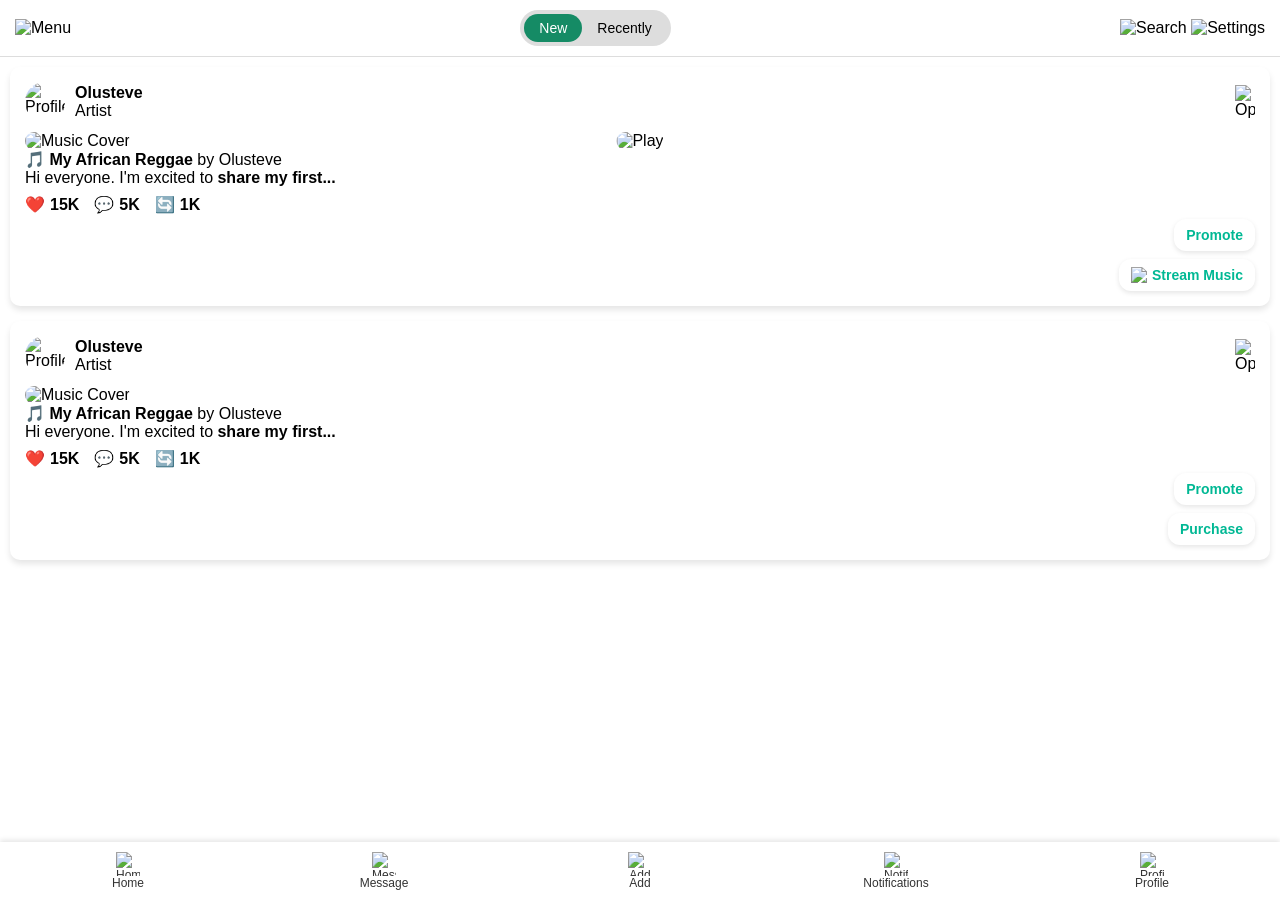
==== home page/index.html @ 55bc9ca2 "Add files via upload" ====
<!DOCTYPE html>
<html lang="en">

<head>
    <meta charset="UTF-8">
    <meta name="viewport" content="width=device-width, initial-scale=1.0">
    <title>ZUUM Home - Navbar</title>
    <style>
        * {
            margin: 0;
            padding: 0;
            box-sizing: border-box;
            font-family: Arial, sans-serif;
        }
        
        .navbar {
            display: flex;
            align-items: center;
            justify-content: space-between;
            padding: 10px 15px;
            background-color: #fff;
            border-bottom: 1px solid #ddd;
        }
        
        .nav-left img,
        .nav-right img {
            width: 24px;
            height: 24px;
            cursor: pointer;
        }
        
        .toggle-container {
            display: flex;
            background: #ddd;
            border-radius: 20px;
            padding: 4px;
        }
        
        .toggle-btn {
            padding: 6px 15px;
            border-radius: 15px;
            font-size: 14px;
            cursor: pointer;
            transition: background 0.3s, color 0.3s;
        }
        
        .active {
            background: #158b65;
            color: #fff;
        }
        /* Sidebar Styles */
        
        .sidebar {
            position: fixed;
            top: 0;
            left: -100%;
            /* Start off-screen */
            width: 55%;
            /* Same width as Sidebar-Nav.html */
            height: 100%;
            background-color: white;
            box-shadow: 2px 0 10px rgba(0, 0, 0, 0.1);
            transition: 0.3s ease-in-out;
            padding: 20px;
            overflow-y: auto;
            z-index: 1000;
            /* Ensure sidebar is above other content */
        }
        
        .sidebar.active {
            left: 0;
            /* Slide in */
        }
        
        .sidebar img.logo {
            width: 120px;
            margin-bottom: 20px;
        }
        
        .menu-item {
            display: flex;
            align-items: center;
            gap: 10px;
            padding: 10px 0;
            font-size: 18px;
            color: black;
            text-decoration: none;
            font-weight: bold;
        }
        
        .menu-item img {
            width: 24px;
        }
        
        .menu-item:hover {
            color: #008066;
        }
        
        .logout-btn {
            background-color: #008066;
            color: white;
            border: none;
            padding: 10px;
            width: 100%;
            font-size: 16px;
            cursor: pointer;
            margin-top: 10px;
            border-radius: 5px;
        }
        
        .section-title {
            font-size: 14px;
            font-weight: bold;
            margin-top: 15px;
            color: #888;
        }
        
        .artist-list {
            display: flex;
            flex-direction: column;
            gap: 10px;
            margin-top: 10px;
            color: black;
        }
        
        .artist-item {
            display: flex;
            align-items: center;
            gap: 10px;
        }
        
        .artist-item img {
            width: 32px;
            height: 32px;
            border-radius: 50%;
        }
        
        .see-more {
            font-size: 14px;
            color: #008066;
            cursor: pointer;
            margin-top: 5px;
        }
        /* Overlay Styles */
        
        .overlay {
            position: fixed;
            top: 0;
            left: 0;
            width: 100%;
            height: 100%;
            background: rgba(0, 0, 0, 0.5);
            display: none;
            z-index: 999;
            /* Ensure overlay is below sidebar but above other content */
        }
        
        .overlay.active {
            display: block;
        }
        
        .feed {
            padding: 10px;
        }
        
        .post {
            background: white;
            border-radius: 10px;
            padding: 15px;
            box-shadow: 0px 4px 6px rgba(0, 0, 0, 0.1);
            margin-bottom: 15px;
        }
        
        .user-info {
            display: flex;
            align-items: center;
            gap: 10px;
        }
        
        .profile-pic {
            width: 40px;
            height: 40px;
            border-radius: 50%;
        }
        
        .menu-icon {
            margin-left: auto;
            width: 20px;
        }
        
        .post-media {
            position: relative;
            margin-top: 10px;
        }
        
        .post-media img {
            width: 100%;
            border-radius: 10px;
        }
        
        .play-overlay {
            position: absolute;
            top: 50%;
            left: 50%;
            transform: translate(-50%, -50%);
        }
        
        .post-actions {
            display: flex;
            gap: 15px;
            margin-top: 8px;
        }
        
        .post-actions .action {
            cursor: pointer;
            font-weight: bold;
            display: flex;
            align-items: center;
            gap: 5px;
            transition: transform 0.2s ease, color 0.2s ease;
        }
        
        .post-actions .action:hover {
            transform: scale(1.1);
            color: #00b894;
            /* Highlight on hover */
        }
        
        .post-actions .active {
            color: red;
            /* Change color when active */
        }
        
        .post-buttons {
            display: flex;
            flex-direction: column;
            /* Stacks buttons vertically */
            align-items: flex-end;
            /* Aligns buttons to the right */
            gap: 8px;
            /* Space between buttons */
            margin-top: 5px;
        }
        
        .post-buttons a {
            text-decoration: none;
            font-size: 14px;
            font-weight: bold;
            padding: 8px 12px;
            border-radius: 12px;
            cursor: pointer;
            display: flex;
            align-items: center;
            gap: 5px;
            box-shadow: 0 2px 5px rgba(0, 0, 0, 0.1);
        }
        
        .promote {
            background: white;
            border: 1px solid #ccc;
            color: #00b894;
            border: none;
        }
        
        .stream {
            background: white;
            color: #00b894;
        }
        
        .stream img {
            width: 16px;
            height: 16px;
        }
        
        .bottom-nav {
            position: fixed;
            bottom: 0;
            left: 0;
            width: 100%;
            background: #fff;
            display: flex;
            justify-content: space-around;
            padding: 10px 0;
            box-shadow: 0 -2px 5px rgba(0, 0, 0, 0.1);
        }
        
        .nav-item {
            text-align: center;
            flex: 1;
            color: #333;
            text-decoration: none;
            font-size: 12px;
        }
        
        .nav-item img {
            width: 24px;
            height: 24px;
            display: block;
            margin: 0 auto;
        }
        /* Global Styles - Prevent Left-Right Scrolling */
        
        html,
        body {
            overflow-x: hidden;
            width: 100%;
            max-width: 100%;
        }
        /* Ensure Elements Do Not Cause Overflow */
        
        * {
            box-sizing: border-box;
        }
        
        .container,
        .navbar,
        .bottom-nav,
        .feed,
        .sidebar {
            max-width: 100%;
            overflow-x: hidden;
        }
        /* Prevent Large Elements from Causing Overflow */
        
        img,
        video,
        iframe {
            max-width: 100%;
            height: auto;
        }
        /* Fix Sidebar Scrolling Issue */
        
        .sidebar {
            max-width: 100%;
            overflow-y: auto;
        }
    </style>
</head>

<body>
    <!-- Navbar -->
    <div class="navbar">
        <div class="nav-left">
            <img src="/icons/menu-icon.png" alt="Menu" id="menu-btn">
        </div>
        <div class="toggle-container">
            <div class="toggle-btn active" id="new">New</div>
            <div class="toggle-btn" id="recent">Recently</div>
        </div>
        <div class="nav-right">
            <img src="/icons/search-icon.png" alt="Search">
            <img src="/icons/settings-icon.png" alt="Settings">
        </div>
    </div>

    <!-- Sidebar Navigation -->
    <div class="sidebar" id="sidebar">
        <img src="/icons/Group 5.svg" alt="ZUUM Logo" class="logo">
        <a href="#" class="menu-item">
            <img src="/icons/Vector1.png" alt="Home"> Home
        </a>
        <a href="#" class="menu-item">
            <img src="/icons/arcticons_huawei-assistant.png" alt="Promotions"> Promotions
        </a>
        <button class="logout-btn">Log Out</button>

        <div class="section-title">Followed Artists/ Producers</div>
        <div class="artist-list">
            <div class="artist-item">
                <img src="/icons/Mask group.png" alt="Olusteve"> Olusteve
            </div>
            <div class="artist-item">
                <img src="/icons/Mask group1.png" alt="Tennet"> Tennet
            </div>
            <div class="artist-item">
                <img src="/icons/Mask group2.png" alt="Alpha Rey"> Alpha Rey
            </div>
            <div class="see-more">See more</div>
        </div>

        <div class="section-title">Company</div>
        <a href="#" class="menu-item">Instant Share</a>
        <a href="#" class="menu-item">Music Promotion</a>

        <div class="section-title">Products</div>
        <a href="#" class="menu-item">Home</a>
        <a href="#" class="menu-item">Zuum News</a>
        <a href="#" class="menu-item">Contact Us</a>
        <a href="#" class="menu-item">About Us</a>

        <div class="section-title">Help</div>
        <a href="#" class="menu-item">FAQ</a>
        <a href="#" class="menu-item">Support Centre</a>
    </div>

    <!-- Overlay -->
    <div class="overlay" id="overlay"></div>

    <section class="feed">
        <div class="post">
            <div class="user-info">
                <img src="/icons/Mask group1.svg" alt="Profile" class="profile-pic">
                <div>
                    <h4>Olusteve</h4>
                    <p>Artist</p>
                </div>
                <img src="/icons/dots-icon.svg" class="menu-icon" alt="Options">
            </div>
            <div class="post-media">
                <img src="/image/11429433 1.svg" alt="Music Cover">
                <div class="play-overlay">
                    <img src="/icons/Vector2.png" alt="Play">
                </div>
            </div>

            <div class="post-caption">
                <p>🎵 <strong>My African Reggae</strong> by Olusteve</p>
                <p>Hi everyone. I'm excited to <strong>share my first...</strong></p>
            </div>

            <!-- <div class="post-actions">
                <span class="action"><img src="heart-icon.svg" alt="Like"> 15K</span>
                <span class="action"><img src="comment-icon.svg" alt="Comment"> 5K</span>
                <span class="action"><img src="share-icon.svg" alt="Share"> 1K</span>
            </div> -->
            <div class="post-actions">
                <span class="action like" onclick="updateCount(this, 'like')" data-count="15000">❤️ <span>15K</span></span>
                <span class="action comment" onclick="updateCount(this, 'comment')" data-count="5000">💬 <span>5K</span></span>
                <span class="action repost" onclick="updateCount(this, 'repost')" data-count="1000">🔄 <span>1K</span></span>
            </div>


            <div class="post-buttons">
                <a href="#" class="promote">Promote</a>
                <a href="#" class="stream">
                    <img src="/icons/stream-icon.svg" alt="Stream"> Stream Music
                </a>
            </div>


        </div>

        <div class="post">
            <div class="user-info">
                <img src="/icons/Mask group2.svg" alt="Profile" class="profile-pic">
                <div>
                    <h4>Olusteve</h4>
                    <p>Artist</p>
                </div>
                <img src="/icons/dots-icon.svg" class="menu-icon" alt="Options">
            </div>
            <div class="post-media ">
                <img src="/image/559 1.svg " alt="Music Cover ">
            </div>
            <div class="post-caption ">
                <p>🎵 <strong>My African Reggae</strong> by Olusteve</p>
                <p>Hi everyone. I'm excited to <strong>share my first...</strong></p>
            </div>

            <div class="post-actions ">
                <span class="action like " onclick="updateCount(this, 'like') " data-count="15000 ">❤️ <span>15K</span></span>
                <span class="action comment " onclick="updateCount(this, 'comment') " data-count="5000 ">💬 <span>5K</span></span>
                <span class="action repost " onclick="updateCount(this, 'repost') " data-count="1000 ">🔄 <span>1K</span></span>
            </div>


            <div class="post-buttons ">
                <a href="# " class="promote ">Promote</a>
                <a href="# " class="promote "> Purchase
                </a>
            </div>


        </div>
    </section>
    <div class="bottom-nav ">
        <a href="#" class="nav-item ">
            <img src="/icons/home.svg " alt="Home ">
            <span>Home</span>
        </a>
        <a href="#" class="nav-item ">
            <img src="/icons/message.svg " alt=" Message ">
            <span>Message</span>
        </a>
        <a href="#" class="nav-item ">
            <img src="/icons/upload.svg " alt="Add ">
            <span>Add</span>
        </a>
        <a href="# " class="nav-item ">
            <img src="/icons/activities.svg " alt="Notifications ">
            <span>Notifications</span>
        </a>
        <a href="#" class="nav-item ">
            <img src="/icons/profile.svg " alt="Profile ">
            <span>Profile</span>
        </a>
    </div>


    <script src="script.js "></script>

</body>

</html>
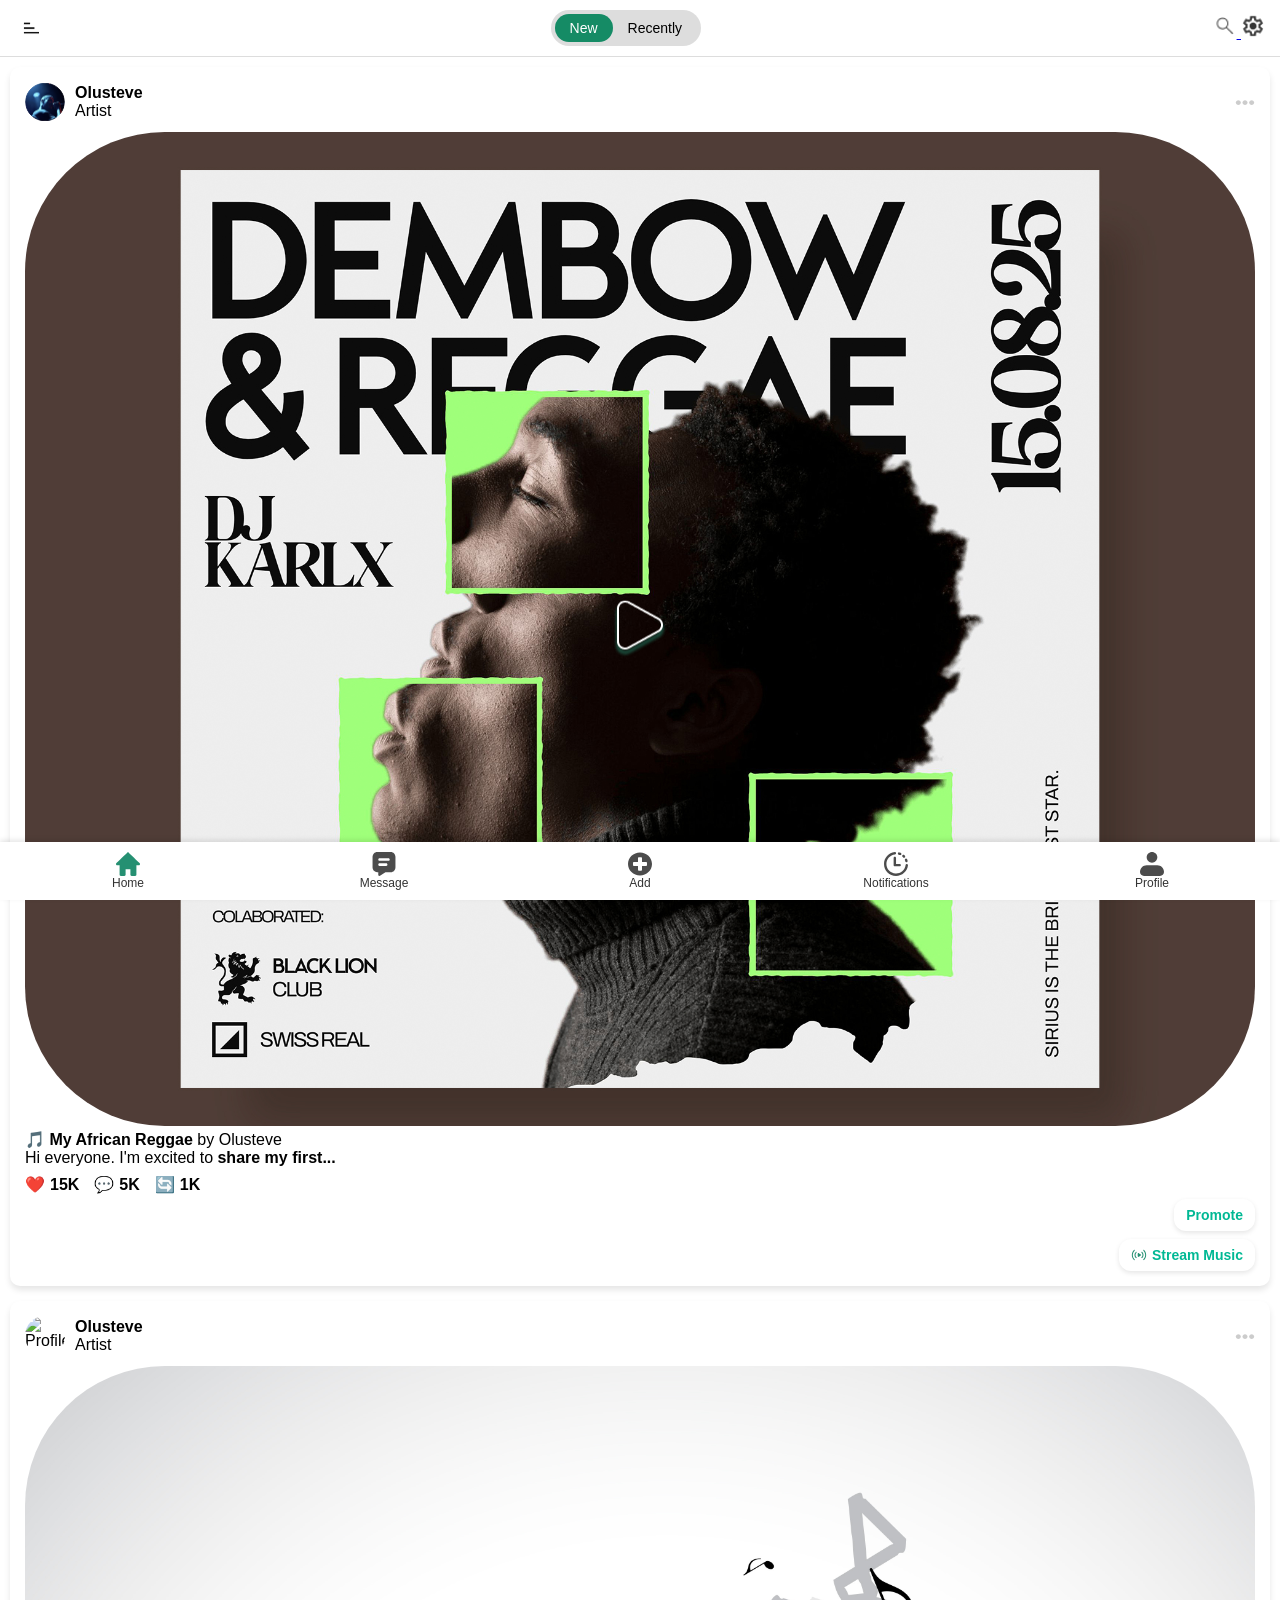
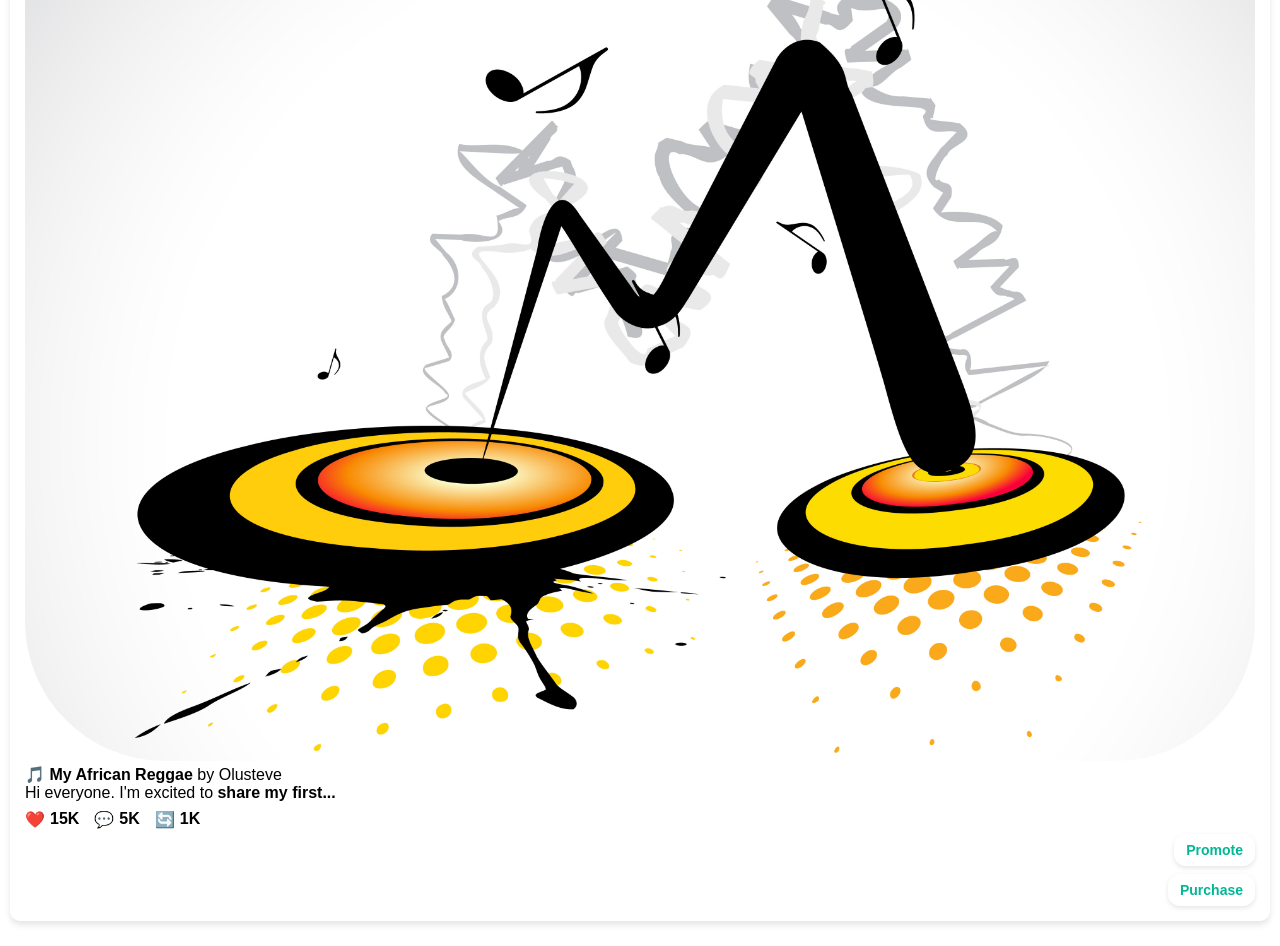
==== commit 94c02278: "Add files via upload" ====
--- a/home page/index.html
+++ b/home page/index.html
@@ -1,504 +1,504 @@
-<!DOCTYPE html>
-<html lang="en">
-
-<head>
-    <meta charset="UTF-8">
-    <meta name="viewport" content="width=device-width, initial-scale=1.0">
-    <title>ZUUM Home - Navbar</title>
-    <style>
-        * {
-            margin: 0;
-            padding: 0;
-            box-sizing: border-box;
-            font-family: Arial, sans-serif;
-        }
-        
-        .navbar {
-            display: flex;
-            align-items: center;
-            justify-content: space-between;
-            padding: 10px 15px;
-            background-color: #fff;
-            border-bottom: 1px solid #ddd;
-        }
-        
-        .nav-left img,
-        .nav-right img {
-            width: 24px;
-            height: 24px;
-            cursor: pointer;
-        }
-        
-        .toggle-container {
-            display: flex;
-            background: #ddd;
-            border-radius: 20px;
-            padding: 4px;
-        }
-        
-        .toggle-btn {
-            padding: 6px 15px;
-            border-radius: 15px;
-            font-size: 14px;
-            cursor: pointer;
-            transition: background 0.3s, color 0.3s;
-        }
-        
-        .active {
-            background: #158b65;
-            color: #fff;
-        }
-        /* Sidebar Styles */
-        
-        .sidebar {
-            position: fixed;
-            top: 0;
-            left: -100%;
-            /* Start off-screen */
-            width: 55%;
-            /* Same width as Sidebar-Nav.html */
-            height: 100%;
-            background-color: white;
-            box-shadow: 2px 0 10px rgba(0, 0, 0, 0.1);
-            transition: 0.3s ease-in-out;
-            padding: 20px;
-            overflow-y: auto;
-            z-index: 1000;
-            /* Ensure sidebar is above other content */
-        }
-        
-        .sidebar.active {
-            left: 0;
-            /* Slide in */
-        }
-        
-        .sidebar img.logo {
-            width: 120px;
-            margin-bottom: 20px;
-        }
-        
-        .menu-item {
-            display: flex;
-            align-items: center;
-            gap: 10px;
-            padding: 10px 0;
-            font-size: 18px;
-            color: black;
-            text-decoration: none;
-            font-weight: bold;
-        }
-        
-        .menu-item img {
-            width: 24px;
-        }
-        
-        .menu-item:hover {
-            color: #008066;
-        }
-        
-        .logout-btn {
-            background-color: #008066;
-            color: white;
-            border: none;
-            padding: 10px;
-            width: 100%;
-            font-size: 16px;
-            cursor: pointer;
-            margin-top: 10px;
-            border-radius: 5px;
-        }
-        
-        .section-title {
-            font-size: 14px;
-            font-weight: bold;
-            margin-top: 15px;
-            color: #888;
-        }
-        
-        .artist-list {
-            display: flex;
-            flex-direction: column;
-            gap: 10px;
-            margin-top: 10px;
-            color: black;
-        }
-        
-        .artist-item {
-            display: flex;
-            align-items: center;
-            gap: 10px;
-        }
-        
-        .artist-item img {
-            width: 32px;
-            height: 32px;
-            border-radius: 50%;
-        }
-        
-        .see-more {
-            font-size: 14px;
-            color: #008066;
-            cursor: pointer;
-            margin-top: 5px;
-        }
-        /* Overlay Styles */
-        
-        .overlay {
-            position: fixed;
-            top: 0;
-            left: 0;
-            width: 100%;
-            height: 100%;
-            background: rgba(0, 0, 0, 0.5);
-            display: none;
-            z-index: 999;
-            /* Ensure overlay is below sidebar but above other content */
-        }
-        
-        .overlay.active {
-            display: block;
-        }
-        
-        .feed {
-            padding: 10px;
-        }
-        
-        .post {
-            background: white;
-            border-radius: 10px;
-            padding: 15px;
-            box-shadow: 0px 4px 6px rgba(0, 0, 0, 0.1);
-            margin-bottom: 15px;
-        }
-        
-        .user-info {
-            display: flex;
-            align-items: center;
-            gap: 10px;
-        }
-        
-        .profile-pic {
-            width: 40px;
-            height: 40px;
-            border-radius: 50%;
-        }
-        
-        .menu-icon {
-            margin-left: auto;
-            width: 20px;
-        }
-        
-        .post-media {
-            position: relative;
-            margin-top: 10px;
-        }
-        
-        .post-media img {
-            width: 100%;
-            border-radius: 10px;
-        }
-        
-        .play-overlay {
-            position: absolute;
-            top: 50%;
-            left: 50%;
-            transform: translate(-50%, -50%);
-        }
-        
-        .post-actions {
-            display: flex;
-            gap: 15px;
-            margin-top: 8px;
-        }
-        
-        .post-actions .action {
-            cursor: pointer;
-            font-weight: bold;
-            display: flex;
-            align-items: center;
-            gap: 5px;
-            transition: transform 0.2s ease, color 0.2s ease;
-        }
-        
-        .post-actions .action:hover {
-            transform: scale(1.1);
-            color: #00b894;
-            /* Highlight on hover */
-        }
-        
-        .post-actions .active {
-            color: red;
-            /* Change color when active */
-        }
-        
-        .post-buttons {
-            display: flex;
-            flex-direction: column;
-            /* Stacks buttons vertically */
-            align-items: flex-end;
-            /* Aligns buttons to the right */
-            gap: 8px;
-            /* Space between buttons */
-            margin-top: 5px;
-        }
-        
-        .post-buttons a {
-            text-decoration: none;
-            font-size: 14px;
-            font-weight: bold;
-            padding: 8px 12px;
-            border-radius: 12px;
-            cursor: pointer;
-            display: flex;
-            align-items: center;
-            gap: 5px;
-            box-shadow: 0 2px 5px rgba(0, 0, 0, 0.1);
-        }
-        
-        .promote {
-            background: white;
-            border: 1px solid #ccc;
-            color: #00b894;
-            border: none;
-        }
-        
-        .stream {
-            background: white;
-            color: #00b894;
-        }
-        
-        .stream img {
-            width: 16px;
-            height: 16px;
-        }
-        
-        .bottom-nav {
-            position: fixed;
-            bottom: 0;
-            left: 0;
-            width: 100%;
-            background: #fff;
-            display: flex;
-            justify-content: space-around;
-            padding: 10px 0;
-            box-shadow: 0 -2px 5px rgba(0, 0, 0, 0.1);
-        }
-        
-        .nav-item {
-            text-align: center;
-            flex: 1;
-            color: #333;
-            text-decoration: none;
-            font-size: 12px;
-        }
-        
-        .nav-item img {
-            width: 24px;
-            height: 24px;
-            display: block;
-            margin: 0 auto;
-        }
-        /* Global Styles - Prevent Left-Right Scrolling */
-        
-        html,
-        body {
-            overflow-x: hidden;
-            width: 100%;
-            max-width: 100%;
-        }
-        /* Ensure Elements Do Not Cause Overflow */
-        
-        * {
-            box-sizing: border-box;
-        }
-        
-        .container,
-        .navbar,
-        .bottom-nav,
-        .feed,
-        .sidebar {
-            max-width: 100%;
-            overflow-x: hidden;
-        }
-        /* Prevent Large Elements from Causing Overflow */
-        
-        img,
-        video,
-        iframe {
-            max-width: 100%;
-            height: auto;
-        }
-        /* Fix Sidebar Scrolling Issue */
-        
-        .sidebar {
-            max-width: 100%;
-            overflow-y: auto;
-        }
-    </style>
-</head>
-
-<body>
-    <!-- Navbar -->
-    <div class="navbar">
-        <div class="nav-left">
-            <img src="/icons/menu-icon.png" alt="Menu" id="menu-btn">
-        </div>
-        <div class="toggle-container">
-            <div class="toggle-btn active" id="new">New</div>
-            <div class="toggle-btn" id="recent">Recently</div>
-        </div>
-        <div class="nav-right">
-            <img src="/icons/search-icon.png" alt="Search">
-            <img src="/icons/settings-icon.png" alt="Settings">
-        </div>
-    </div>
-
-    <!-- Sidebar Navigation -->
-    <div class="sidebar" id="sidebar">
-        <img src="/icons/Group 5.svg" alt="ZUUM Logo" class="logo">
-        <a href="#" class="menu-item">
-            <img src="/icons/Vector1.png" alt="Home"> Home
-        </a>
-        <a href="#" class="menu-item">
-            <img src="/icons/arcticons_huawei-assistant.png" alt="Promotions"> Promotions
-        </a>
-        <button class="logout-btn">Log Out</button>
-
-        <div class="section-title">Followed Artists/ Producers</div>
-        <div class="artist-list">
-            <div class="artist-item">
-                <img src="/icons/Mask group.png" alt="Olusteve"> Olusteve
-            </div>
-            <div class="artist-item">
-                <img src="/icons/Mask group1.png" alt="Tennet"> Tennet
-            </div>
-            <div class="artist-item">
-                <img src="/icons/Mask group2.png" alt="Alpha Rey"> Alpha Rey
-            </div>
-            <div class="see-more">See more</div>
-        </div>
-
-        <div class="section-title">Company</div>
-        <a href="#" class="menu-item">Instant Share</a>
-        <a href="#" class="menu-item">Music Promotion</a>
-
-        <div class="section-title">Products</div>
-        <a href="#" class="menu-item">Home</a>
-        <a href="#" class="menu-item">Zuum News</a>
-        <a href="#" class="menu-item">Contact Us</a>
-        <a href="#" class="menu-item">About Us</a>
-
-        <div class="section-title">Help</div>
-        <a href="#" class="menu-item">FAQ</a>
-        <a href="#" class="menu-item">Support Centre</a>
-    </div>
-
-    <!-- Overlay -->
-    <div class="overlay" id="overlay"></div>
-
-    <section class="feed">
-        <div class="post">
-            <div class="user-info">
-                <img src="/icons/Mask group1.svg" alt="Profile" class="profile-pic">
-                <div>
-                    <h4>Olusteve</h4>
-                    <p>Artist</p>
-                </div>
-                <img src="/icons/dots-icon.svg" class="menu-icon" alt="Options">
-            </div>
-            <div class="post-media">
-                <img src="/image/11429433 1.svg" alt="Music Cover">
-                <div class="play-overlay">
-                    <img src="/icons/Vector2.png" alt="Play">
-                </div>
-            </div>
-
-            <div class="post-caption">
-                <p>🎵 <strong>My African Reggae</strong> by Olusteve</p>
-                <p>Hi everyone. I'm excited to <strong>share my first...</strong></p>
-            </div>
-
-            <!-- <div class="post-actions">
-                <span class="action"><img src="heart-icon.svg" alt="Like"> 15K</span>
-                <span class="action"><img src="comment-icon.svg" alt="Comment"> 5K</span>
-                <span class="action"><img src="share-icon.svg" alt="Share"> 1K</span>
-            </div> -->
-            <div class="post-actions">
-                <span class="action like" onclick="updateCount(this, 'like')" data-count="15000">❤️ <span>15K</span></span>
-                <span class="action comment" onclick="updateCount(this, 'comment')" data-count="5000">💬 <span>5K</span></span>
-                <span class="action repost" onclick="updateCount(this, 'repost')" data-count="1000">🔄 <span>1K</span></span>
-            </div>
-
-
-            <div class="post-buttons">
-                <a href="#" class="promote">Promote</a>
-                <a href="#" class="stream">
-                    <img src="/icons/stream-icon.svg" alt="Stream"> Stream Music
-                </a>
-            </div>
-
-
-        </div>
-
-        <div class="post">
-            <div class="user-info">
-                <img src="/icons/Mask group2.svg" alt="Profile" class="profile-pic">
-                <div>
-                    <h4>Olusteve</h4>
-                    <p>Artist</p>
-                </div>
-                <img src="/icons/dots-icon.svg" class="menu-icon" alt="Options">
-            </div>
-            <div class="post-media ">
-                <img src="/image/559 1.svg " alt="Music Cover ">
-            </div>
-            <div class="post-caption ">
-                <p>🎵 <strong>My African Reggae</strong> by Olusteve</p>
-                <p>Hi everyone. I'm excited to <strong>share my first...</strong></p>
-            </div>
-
-            <div class="post-actions ">
-                <span class="action like " onclick="updateCount(this, 'like') " data-count="15000 ">❤️ <span>15K</span></span>
-                <span class="action comment " onclick="updateCount(this, 'comment') " data-count="5000 ">💬 <span>5K</span></span>
-                <span class="action repost " onclick="updateCount(this, 'repost') " data-count="1000 ">🔄 <span>1K</span></span>
-            </div>
-
-
-            <div class="post-buttons ">
-                <a href="# " class="promote ">Promote</a>
-                <a href="# " class="promote "> Purchase
-                </a>
-            </div>
-
-
-        </div>
-    </section>
-    <div class="bottom-nav ">
-        <a href="#" class="nav-item ">
-            <img src="/icons/home.svg " alt="Home ">
-            <span>Home</span>
-        </a>
-        <a href="#" class="nav-item ">
-            <img src="/icons/message.svg " alt=" Message ">
-            <span>Message</span>
-        </a>
-        <a href="#" class="nav-item ">
-            <img src="/icons/upload.svg " alt="Add ">
-            <span>Add</span>
-        </a>
-        <a href="# " class="nav-item ">
-            <img src="/icons/activities.svg " alt="Notifications ">
-            <span>Notifications</span>
-        </a>
-        <a href="#" class="nav-item ">
-            <img src="/icons/profile.svg " alt="Profile ">
-            <span>Profile</span>
-        </a>
-    </div>
-
-
-    <script src="script.js "></script>
-
-</body>
-
-</html>+<!DOCTYPE html>
+<html lang="en">
+
+<head>
+    <meta charset="UTF-8">
+    <meta name="viewport" content="width=device-width, initial-scale=1.0">
+    <title>ZUUM Home - Navbar</title>
+    <style>
+        * {
+            margin: 0;
+            padding: 0;
+            box-sizing: border-box;
+            font-family: Arial, sans-serif;
+        }
+        
+        .navbar {
+            display: flex;
+            align-items: center;
+            justify-content: space-between;
+            padding: 10px 15px;
+            background-color: #fff;
+            border-bottom: 1px solid #ddd;
+        }
+        
+        .nav-left img,
+        .nav-right img {
+            width: 24px;
+            height: 24px;
+            cursor: pointer;
+        }
+        
+        .toggle-container {
+            display: flex;
+            background: #ddd;
+            border-radius: 20px;
+            padding: 4px;
+        }
+        
+        .toggle-btn {
+            padding: 6px 15px;
+            border-radius: 15px;
+            font-size: 14px;
+            cursor: pointer;
+            transition: background 0.3s, color 0.3s;
+        }
+        
+        .active {
+            background: #158b65;
+            color: #fff;
+        }
+        /* Sidebar Styles */
+        
+        .sidebar {
+            position: fixed;
+            top: 0;
+            left: -100%;
+            /* Start off-screen */
+            width: 55%;
+            /* Same width as Sidebar-Nav.html */
+            height: 100%;
+            background-color: white;
+            box-shadow: 2px 0 10px rgba(0, 0, 0, 0.1);
+            transition: 0.3s ease-in-out;
+            padding: 20px;
+            overflow-y: auto;
+            z-index: 1000;
+            /* Ensure sidebar is above other content */
+        }
+        
+        .sidebar.active {
+            left: 0;
+            /* Slide in */
+        }
+        
+        .sidebar img.logo {
+            width: 120px;
+            margin-bottom: 20px;
+        }
+        
+        .menu-item {
+            display: flex;
+            align-items: center;
+            gap: 10px;
+            padding: 10px 0;
+            font-size: 18px;
+            color: black;
+            text-decoration: none;
+            font-weight: bold;
+        }
+        
+        .menu-item img {
+            width: 24px;
+        }
+        
+        .menu-item:hover {
+            color: #008066;
+        }
+        
+        .logout-btn {
+            background-color: #008066;
+            color: white;
+            border: none;
+            padding: 10px;
+            width: 100%;
+            font-size: 16px;
+            cursor: pointer;
+            margin-top: 10px;
+            border-radius: 5px;
+        }
+        
+        .section-title {
+            font-size: 14px;
+            font-weight: bold;
+            margin-top: 15px;
+            color: #888;
+        }
+        
+        .artist-list {
+            display: flex;
+            flex-direction: column;
+            gap: 10px;
+            margin-top: 10px;
+            color: black;
+        }
+        
+        .artist-item {
+            display: flex;
+            align-items: center;
+            gap: 10px;
+        }
+        
+        .artist-item img {
+            width: 32px;
+            height: 32px;
+            border-radius: 50%;
+        }
+        
+        .see-more {
+            font-size: 14px;
+            color: #008066;
+            cursor: pointer;
+            margin-top: 5px;
+        }
+        /* Overlay Styles */
+        
+        .overlay {
+            position: fixed;
+            top: 0;
+            left: 0;
+            width: 100%;
+            height: 100%;
+            background: rgba(0, 0, 0, 0.5);
+            display: none;
+            z-index: 999;
+            /* Ensure overlay is below sidebar but above other content */
+        }
+        
+        .overlay.active {
+            display: block;
+        }
+        
+        .feed {
+            padding: 10px;
+        }
+        
+        .post {
+            background: white;
+            border-radius: 10px;
+            padding: 15px;
+            box-shadow: 0px 4px 6px rgba(0, 0, 0, 0.1);
+            margin-bottom: 15px;
+        }
+        
+        .user-info {
+            display: flex;
+            align-items: center;
+            gap: 10px;
+        }
+        
+        .profile-pic {
+            width: 40px;
+            height: 40px;
+            border-radius: 50%;
+        }
+        
+        .menu-icon {
+            margin-left: auto;
+            width: 20px;
+        }
+        
+        .post-media {
+            position: relative;
+            margin-top: 10px;
+        }
+        
+        .post-media img {
+            width: 100%;
+            border-radius: 10px;
+        }
+        
+        .play-overlay {
+            position: absolute;
+            top: 50%;
+            left: 50%;
+            transform: translate(-50%, -50%);
+        }
+        
+        .post-actions {
+            display: flex;
+            gap: 15px;
+            margin-top: 8px;
+        }
+        
+        .post-actions .action {
+            cursor: pointer;
+            font-weight: bold;
+            display: flex;
+            align-items: center;
+            gap: 5px;
+            transition: transform 0.2s ease, color 0.2s ease;
+        }
+        
+        .post-actions .action:hover {
+            transform: scale(1.1);
+            color: #00b894;
+            /* Highlight on hover */
+        }
+        
+        .post-actions .active {
+            color: red;
+            /* Change color when active */
+        }
+        
+        .post-buttons {
+            display: flex;
+            flex-direction: column;
+            /* Stacks buttons vertically */
+            align-items: flex-end;
+            /* Aligns buttons to the right */
+            gap: 8px;
+            /* Space between buttons */
+            margin-top: 5px;
+        }
+        
+        .post-buttons a {
+            text-decoration: none;
+            font-size: 14px;
+            font-weight: bold;
+            padding: 8px 12px;
+            border-radius: 12px;
+            cursor: pointer;
+            display: flex;
+            align-items: center;
+            gap: 5px;
+            box-shadow: 0 2px 5px rgba(0, 0, 0, 0.1);
+        }
+        
+        .promote {
+            background: white;
+            border: 1px solid #ccc;
+            color: #00b894;
+            border: none;
+        }
+        
+        .stream {
+            background: white;
+            color: #00b894;
+        }
+        
+        .stream img {
+            width: 16px;
+            height: 16px;
+        }
+        
+        .bottom-nav {
+            position: fixed;
+            bottom: 0;
+            left: 0;
+            width: 100%;
+            background: #fff;
+            display: flex;
+            justify-content: space-around;
+            padding: 10px 0;
+            box-shadow: 0 -2px 5px rgba(0, 0, 0, 0.1);
+        }
+        
+        .nav-item {
+            text-align: center;
+            flex: 1;
+            color: #333;
+            text-decoration: none;
+            font-size: 12px;
+        }
+        
+        .nav-item img {
+            width: 24px;
+            height: 24px;
+            display: block;
+            margin: 0 auto;
+        }
+        /* Global Styles - Prevent Left-Right Scrolling */
+        
+        html,
+        body {
+            overflow-x: hidden;
+            width: 100%;
+            max-width: 100%;
+        }
+        /* Ensure Elements Do Not Cause Overflow */
+        
+        * {
+            box-sizing: border-box;
+        }
+        
+        .container,
+        .navbar,
+        .bottom-nav,
+        .feed,
+        .sidebar {
+            max-width: 100%;
+            overflow-x: hidden;
+        }
+        /* Prevent Large Elements from Causing Overflow */
+        
+        img,
+        video,
+        iframe {
+            max-width: 100%;
+            height: auto;
+        }
+        /* Fix Sidebar Scrolling Issue */
+        
+        .sidebar {
+            max-width: 100%;
+            overflow-y: auto;
+        }
+    </style>
+</head>
+
+<body>
+    <!-- Navbar -->
+    <div class="navbar">
+        <div class="nav-left">
+            <img src="icons/menu-icon.png" alt="Menu" id="menu-btn">
+        </div>
+        <div class="toggle-container">
+            <div class="toggle-btn active" id="new">New</div>
+            <div class="toggle-btn" id="recent">Recently</div>
+        </div>
+        <div class="nav-right"><a href="../search-zumm/search-zumm.html">
+            <img src="icons/search-icon.png" alt="Search"></a><a href="../LabelSettings/index.html">
+            <img src="icons/settings-icon.png" alt="Settings"></a>
+        </div>
+    </div>
+
+    <!-- Sidebar Navigation -->
+    <div class="sidebar" id="sidebar">
+        <img src="icons/Group 5.svg" alt="ZUUM Logo" class="logo">
+        <a href="#" class="menu-item">
+            <img src="icons/Vector1.png" alt="Home"> Home
+        </a>
+        <a href="../PromotionAddCardSubcription/index.html" class="menu-item">
+            <img src="icons/arcticons_huawei-assistant.png" alt="Promotions"> Promotions
+        </a>
+        <button class="logout-btn">Log Out</button>
+
+        <div class="section-title">Followed Artists/ Producers</div>
+        <div class="artist-list">
+            <div class="artist-item">
+                <img src="icons/Mask group.png" alt="Olusteve"> Olusteve
+            </div>
+            <div class="artist-item">
+                <img src="icons/Mask group1.png" alt="Tennet"> Tennet
+            </div>
+            <div class="artist-item">
+                <img src="icons/Mask group2.png" alt="Alpha Rey"> Alpha Rey
+            </div>
+            <div class="see-more">See more</div>
+        </div>
+
+        <div class="section-title">Company</div>
+        <a href="#" class="menu-item">Instant Share</a>
+        <a href="../PromotionAddCardSubcription/index.html" class="menu-item">Music Promotion</a>
+
+        <div class="section-title">Products</div>
+        <a href="#" class="menu-item">Home</a>
+        <a href="#" class="menu-item">Zuum News</a>
+        <a href="#" class="menu-item">Contact Us</a>
+        <a href="#" class="menu-item">About Us</a>
+
+        <div class="section-title">Help</div>
+        <a href="#" class="menu-item">FAQ</a>
+        <a href="#" class="menu-item">Support Centre</a>
+    </div>
+
+    <!-- Overlay -->
+    <div class="overlay" id="overlay"></div>
+
+    <section class="feed">
+        <div class="post">
+            <div class="user-info">
+                <img src="icons/Mask group1.svg" alt="Profile" class="profile-pic">
+                <div>
+                    <h4>Olusteve</h4>
+                    <p>Artist</p>
+                </div>
+                <img src="icons/dots-icon.svg" class="menu-icon" alt="Options">
+            </div>
+            <div class="post-media">
+                <img src="image/11429433 1.svg" alt="Music Cover">
+                <div class="play-overlay">
+                    <img src="icons/Vector2.png" alt="Play">
+                </div>
+            </div>
+
+            <div class="post-caption">
+                <p>🎵 <strong>My African Reggae</strong> by Olusteve</p>
+                <p>Hi everyone. I'm excited to <strong>share my first...</strong></p>
+            </div>
+
+            <!-- <div class="post-actions">
+                <span class="action"><img src="heart-icon.svg" alt="Like"> 15K</span>
+                <span class="action"><img src="comment-icon.svg" alt="Comment"> 5K</span>
+                <span class="action"><img src="share-icon.svg" alt="Share"> 1K</span>
+            </div> -->
+            <div class="post-actions">
+                <span class="action like" onclick="updateCount(this, 'like')" data-count="15000">❤️ <span>15K</span></span>
+                <span class="action comment" onclick="updateCount(this, 'comment')" data-count="5000">💬 <span>5K</span></span>
+                <span class="action repost" onclick="updateCount(this, 'repost')" data-count="1000">🔄 <span>1K</span></span>
+            </div>
+
+
+            <div class="post-buttons">
+                <a href="../PromotionAddCardSubcription/index.html" class="promote">Promote</a>
+                <a href="#" class="stream">
+                    <img src="icons/stream-icon.svg" alt="Stream"> Stream Music
+                </a>
+            </div>
+
+
+        </div>
+
+        <div class="post">
+            <div class="user-info">
+                <img src="icons/Mask group2.svg" alt="Profile" class="profile-pic">
+                <div>
+                    <h4>Olusteve</h4>
+                    <p>Artist</p>
+                </div>
+                <img src="icons/dots-icon.svg" class="menu-icon" alt="Options">
+            </div>
+            <div class="post-media ">
+                <img src="image/559 1.svg " alt="Music Cover ">
+            </div>
+            <div class="post-caption ">
+                <p>🎵 <strong>My African Reggae</strong> by Olusteve</p>
+                <p>Hi everyone. I'm excited to <strong>share my first...</strong></p>
+            </div>
+
+            <div class="post-actions ">
+                <span class="action like " onclick="updateCount(this, 'like') " data-count="15000 ">❤️ <span>15K</span></span>
+                <span class="action comment " onclick="updateCount(this, 'comment') " data-count="5000 ">💬 <span>5K</span></span>
+                <span class="action repost " onclick="updateCount(this, 'repost') " data-count="1000 ">🔄 <span>1K</span></span>
+            </div>
+
+
+            <div class="post-buttons ">
+                <a href="../PromotionAddCardSubcription/index.html " class="promote ">Promote</a>
+                <a href="# " class="promote "> Purchase
+                </a>
+            </div>
+
+
+        </div>
+    </section>
+    <div class="bottom-nav ">
+        <a href="#" class="nav-item ">
+            <img src="icons/home.svg " alt="Home ">
+            <span>Home</span>
+        </a>
+        <a href="#" class="nav-item ">
+            <img src="icons/message.svg " alt=" Message ">
+            <span>Message</span>
+        </a>
+        <a href="#" class="nav-item ">
+            <img src="icons/upload.svg " alt="Add ">
+            <span>Add</span>
+        </a>
+        <a href="# " class="nav-item ">
+            <img src="icons/activities.svg " alt="Notifications ">
+            <span>Notifications</span>
+        </a>
+        <a href="../profile/index.html" class="nav-item ">
+            <img src="icons/profile.svg " alt="Profile ">
+            <span>Profile</span>
+        </a>
+    </div>
+
+
+    <script src="script.js "></script>
+
+</body>
+
+</html>
